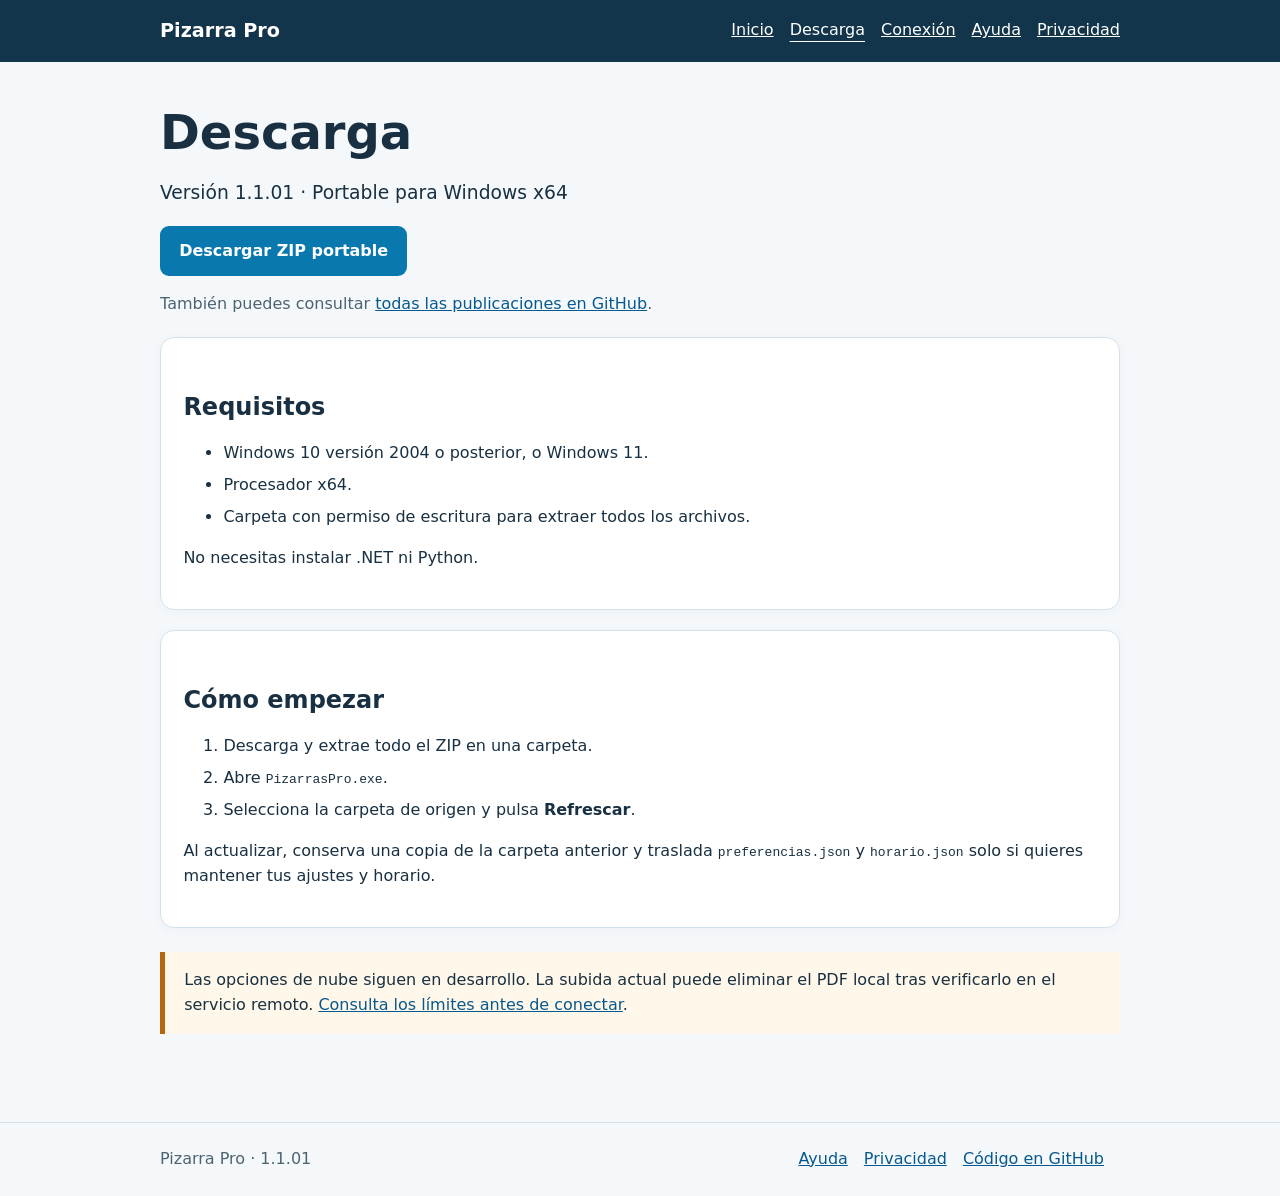
==== site/descarga.html @ 6b631659 "Prepara portal y portable Pizarra Pro 1.1.01" ====
<!doctype html><html lang="es"><head><meta charset="utf-8"><meta name="viewport" content="width=device-width, initial-scale=1"><meta name="description" content="Descarga la versión portable de Pizarra Pro para Windows x64."><title>Pizarra Pro · Descarga</title><link rel="stylesheet" href="styles.css"></head><body><header><div class="wrap"><a class="brand" href="index.html">Pizarra Pro</a><nav aria-label="Principal"><a href="index.html">Inicio</a><a href="descarga.html" aria-current="page">Descarga</a><a href="conexion.html">Conexión</a><a href="ayuda.html">Ayuda</a><a href="privacidad.html">Privacidad</a></nav></div></header><main class="wrap"><h1>Descarga</h1><p class="lede">Versión 1.1.01 · Portable para Windows x64</p><p><a class="button" href="https://github.com/KojieKO/AppPizarra/releases/download/v1.1.01/PizarrasPro-1.1.01-portable-win-x64.zip">Descargar ZIP portable</a></p><p class="muted">También puedes consultar <a href="https://github.com/KojieKO/AppPizarra/releases">todas las publicaciones en GitHub</a>.</p><section class="card"><h2>Requisitos</h2><ul><li>Windows 10 versión 2004 o posterior, o Windows 11.</li><li>Procesador x64.</li><li>Carpeta con permiso de escritura para extraer todos los archivos.</li></ul><p>No necesitas instalar .NET ni Python.</p></section><section class="card"><h2>Cómo empezar</h2><ol><li>Descarga y extrae todo el ZIP en una carpeta.</li><li>Abre <code>PizarrasPro.exe</code>.</li><li>Selecciona la carpeta de origen y pulsa <strong>Refrescar</strong>.</li></ol><p>Al actualizar, conserva una copia de la carpeta anterior y traslada <code>preferencias.json</code> y <code>horario.json</code> solo si quieres mantener tus ajustes y horario.</p></section><div class="notice">Las opciones de nube siguen en desarrollo. La subida actual puede eliminar el PDF local tras verificarlo en el servicio remoto. <a href="conexion.html">Consulta los límites antes de conectar</a>.</div></main><footer><div class="wrap"><span>Pizarra Pro · 1.1.01</span><span><a href="ayuda.html">Ayuda</a><a href="privacidad.html">Privacidad</a><a href="https://github.com/KojieKO/AppPizarra">Código en GitHub</a></span></div></footer></body></html>
---- site/styles.css ----
:root{color-scheme:light;font-family:system-ui,-apple-system,Segoe UI,sans-serif;line-height:1.55;color:#183042;background:#f5f8fb}*{box-sizing:border-box}body{margin:0}a{color:#07598d}a:hover{text-decoration-thickness:2px}header{background:#12354b;color:white}header .wrap{display:flex;align-items:center;justify-content:space-between;gap:1rem;flex-wrap:wrap;padding:1rem 0}header a{color:white}.brand{font-size:1.2rem;font-weight:750;text-decoration:none}nav{display:flex;gap:1rem;flex-wrap:wrap}nav a[aria-current=page]{text-decoration:underline;text-underline-offset:.4rem}.wrap{width:min(100% - 2rem,960px);margin:auto}main{padding:2.5rem 0 4rem}h1{font-size:clamp(2rem,5vw,3rem);line-height:1.13;margin:.2rem 0 1.2rem}h2{line-height:1.2;margin-top:2rem}.lede{font-size:1.17rem;max-width:68ch}.card{background:white;border:1px solid #d4e1e9;border-radius:14px;padding:1.4rem;margin:1.25rem 0;box-shadow:0 2px 12px #1830420a}.cards{display:grid;grid-template-columns:repeat(auto-fit,minmax(250px,1fr));gap:1rem}.cards .card{margin:0}.button{display:inline-block;background:#0878ae;color:white;padding:.8rem 1.2rem;border-radius:9px;font-weight:700;text-decoration:none}.button:hover{background:#075f8a}.notice{border-left:5px solid #b3670c;background:#fff7e9;padding:1rem 1.2rem;margin:1.5rem 0}.muted{color:#4c6371}ol li,ul li{margin:.45rem 0}code{overflow-wrap:anywhere}footer{border-top:1px solid #d4e1e9;padding:1.5rem 0;color:#4c6371}footer .wrap{display:flex;justify-content:space-between;gap:1rem;flex-wrap:wrap}footer a{margin-right:1rem}@media(prefers-reduced-motion:no-preference){a{transition:color .15s,background .15s}}@media(max-width:650px){header .wrap{align-items:flex-start;flex-direction:column}nav{gap:.7rem 1rem}}
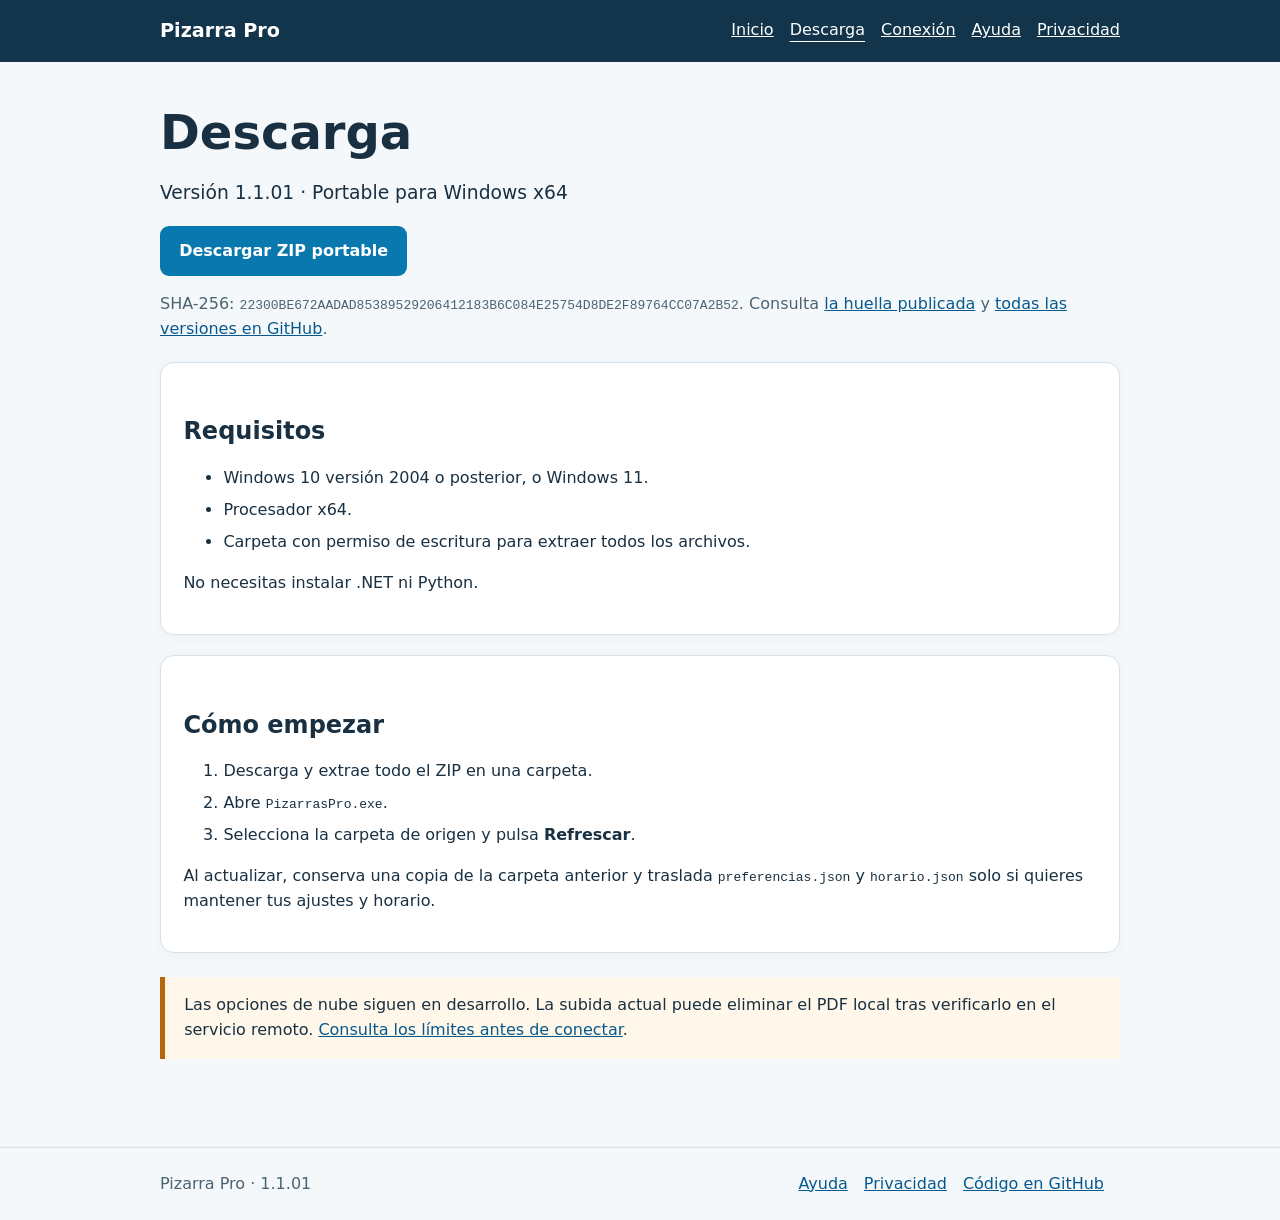
==== commit a76e9a22: "Remove legacy docs/tests; update README & site Delete outdated per-task docs and test artifacts (man" ====
--- a/site/descarga.html
+++ b/site/descarga.html
@@ -1 +1 @@
-<!doctype html><html lang="es"><head><meta charset="utf-8"><meta name="viewport" content="width=device-width, initial-scale=1"><meta name="description" content="Descarga la versión portable de Pizarra Pro para Windows x64."><title>Pizarra Pro · Descarga</title><link rel="stylesheet" href="styles.css"></head><body><header><div class="wrap"><a class="brand" href="index.html">Pizarra Pro</a><nav aria-label="Principal"><a href="index.html">Inicio</a><a href="descarga.html" aria-current="page">Descarga</a><a href="conexion.html">Conexión</a><a href="ayuda.html">Ayuda</a><a href="privacidad.html">Privacidad</a></nav></div></header><main class="wrap"><h1>Descarga</h1><p class="lede">Versión 1.1.01 · Portable para Windows x64</p><p><a class="button" href="https://github.com/KojieKO/AppPizarra/releases/download/v1.1.01/PizarrasPro-1.1.01-portable-win-x64.zip">Descargar ZIP portable</a></p><p class="muted">También puedes consultar <a href="https://github.com/KojieKO/AppPizarra/releases">todas las publicaciones en GitHub</a>.</p><section class="card"><h2>Requisitos</h2><ul><li>Windows 10 versión 2004 o posterior, o Windows 11.</li><li>Procesador x64.</li><li>Carpeta con permiso de escritura para extraer todos los archivos.</li></ul><p>No necesitas instalar .NET ni Python.</p></section><section class="card"><h2>Cómo empezar</h2><ol><li>Descarga y extrae todo el ZIP en una carpeta.</li><li>Abre <code>PizarrasPro.exe</code>.</li><li>Selecciona la carpeta de origen y pulsa <strong>Refrescar</strong>.</li></ol><p>Al actualizar, conserva una copia de la carpeta anterior y traslada <code>preferencias.json</code> y <code>horario.json</code> solo si quieres mantener tus ajustes y horario.</p></section><div class="notice">Las opciones de nube siguen en desarrollo. La subida actual puede eliminar el PDF local tras verificarlo en el servicio remoto. <a href="conexion.html">Consulta los límites antes de conectar</a>.</div></main><footer><div class="wrap"><span>Pizarra Pro · 1.1.01</span><span><a href="ayuda.html">Ayuda</a><a href="privacidad.html">Privacidad</a><a href="https://github.com/KojieKO/AppPizarra">Código en GitHub</a></span></div></footer></body></html>
+<!doctype html><html lang="es"><head><meta charset="utf-8"><meta name="viewport" content="width=device-width, initial-scale=1"><meta name="description" content="Descarga la versión portable de Pizarra Pro para Windows x64."><title>Pizarra Pro · Descarga</title><link rel="stylesheet" href="styles.css"></head><body><header><div class="wrap"><a class="brand" href="index.html">Pizarra Pro</a><nav aria-label="Principal"><a href="index.html">Inicio</a><a href="descarga.html" aria-current="page">Descarga</a><a href="conexion.html">Conexión</a><a href="ayuda.html">Ayuda</a><a href="privacidad.html">Privacidad</a></nav></div></header><main class="wrap"><h1>Descarga</h1><p class="lede">Versión 1.1.01 · Portable para Windows x64</p><p><a class="button" href="https://github.com/KojieKO/AppPizarra/releases/download/v1.1.01/PizarrasPro-1.1.01-portable-win-x64.zip">Descargar ZIP portable</a></p><p class="muted">SHA-256: <code>22300BE672AADAD85389529206412183B6C084E25754D8DE2F89764CC07A2B52</code>. Consulta <a href="https://github.com/KojieKO/AppPizarra/blob/main/SHA256SUMS.txt">la huella publicada</a> y <a href="https://github.com/KojieKO/AppPizarra/releases">todas las versiones en GitHub</a>.</p><section class="card"><h2>Requisitos</h2><ul><li>Windows 10 versión 2004 o posterior, o Windows 11.</li><li>Procesador x64.</li><li>Carpeta con permiso de escritura para extraer todos los archivos.</li></ul><p>No necesitas instalar .NET ni Python.</p></section><section class="card"><h2>Cómo empezar</h2><ol><li>Descarga y extrae todo el ZIP en una carpeta.</li><li>Abre <code>PizarrasPro.exe</code>.</li><li>Selecciona la carpeta de origen y pulsa <strong>Refrescar</strong>.</li></ol><p>Al actualizar, conserva una copia de la carpeta anterior y traslada <code>preferencias.json</code> y <code>horario.json</code> solo si quieres mantener tus ajustes y horario.</p></section><div class="notice">Las opciones de nube siguen en desarrollo. La subida actual puede eliminar el PDF local tras verificarlo en el servicio remoto. <a href="conexion.html">Consulta los límites antes de conectar</a>.</div></main><footer><div class="wrap"><span>Pizarra Pro · 1.1.01</span><span><a href="ayuda.html">Ayuda</a><a href="privacidad.html">Privacidad</a><a href="https://github.com/KojieKO/AppPizarra">Código en GitHub</a></span></div></footer></body></html>
